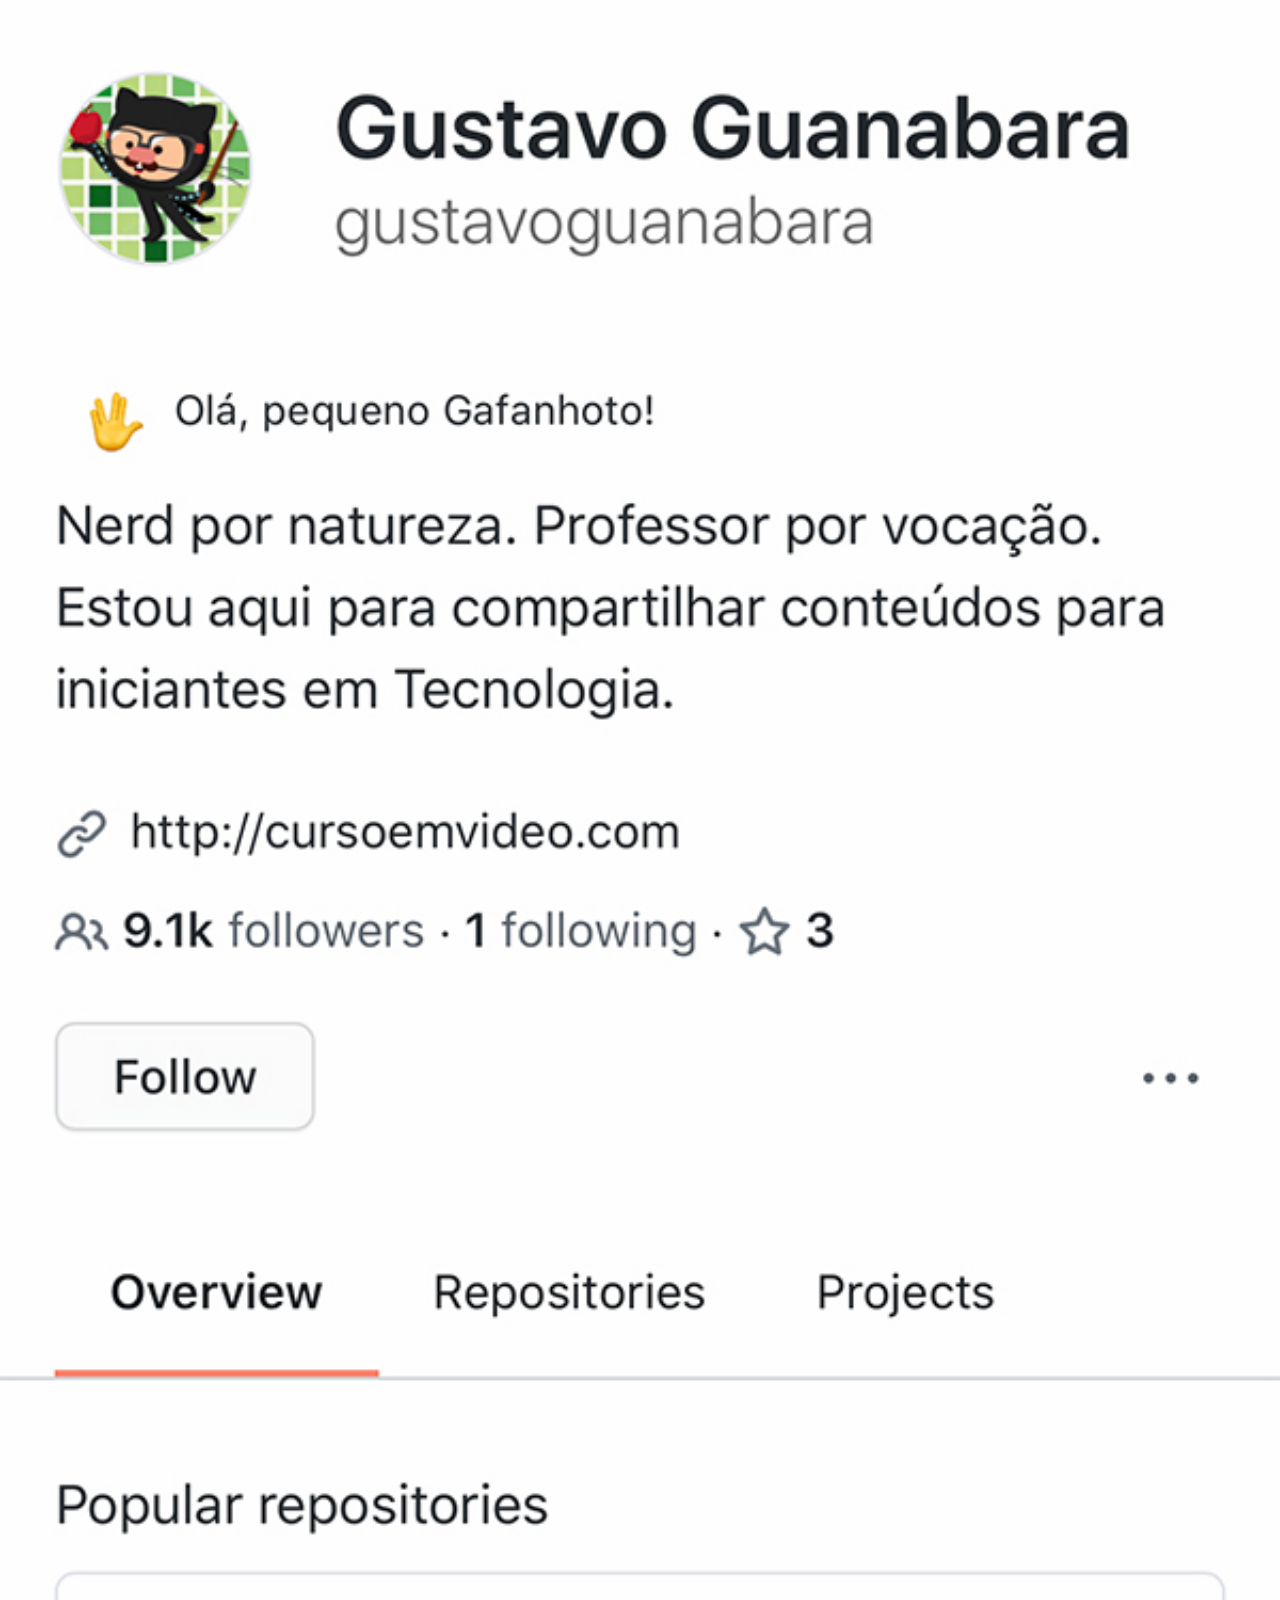
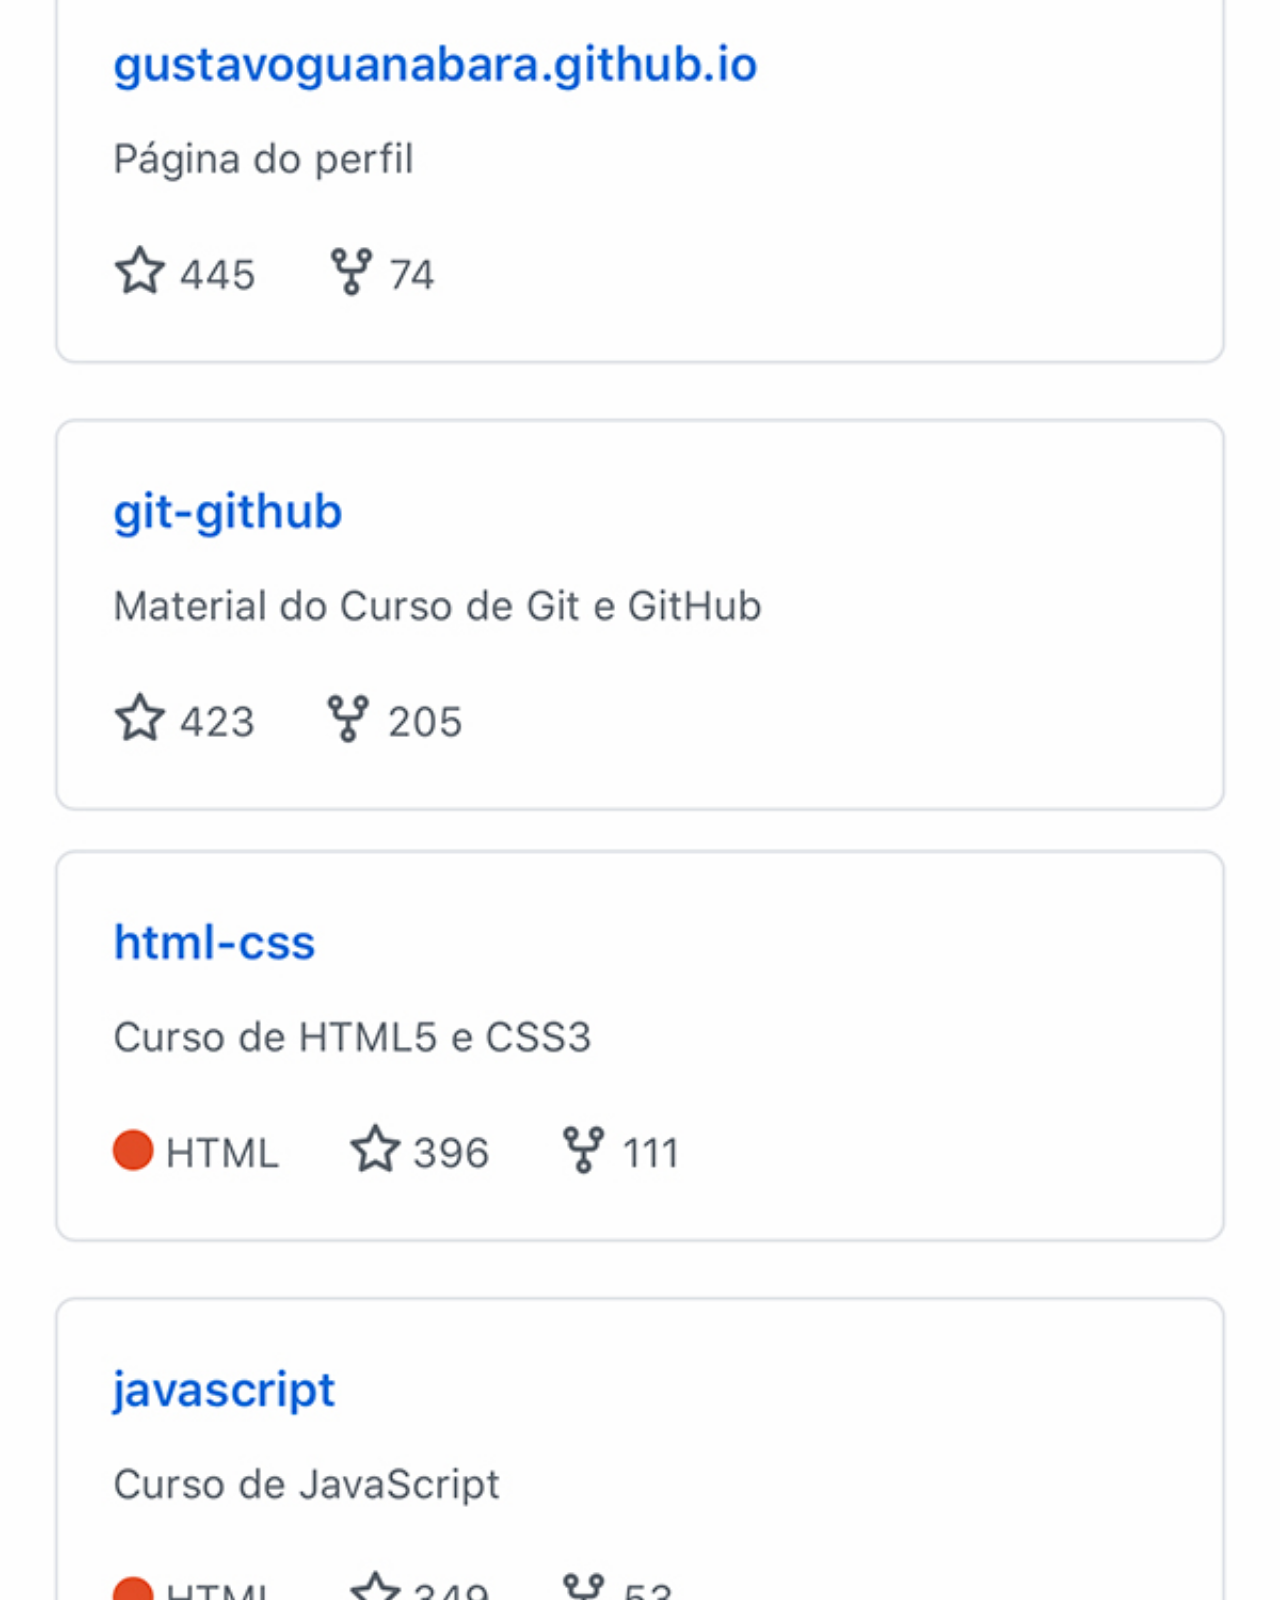
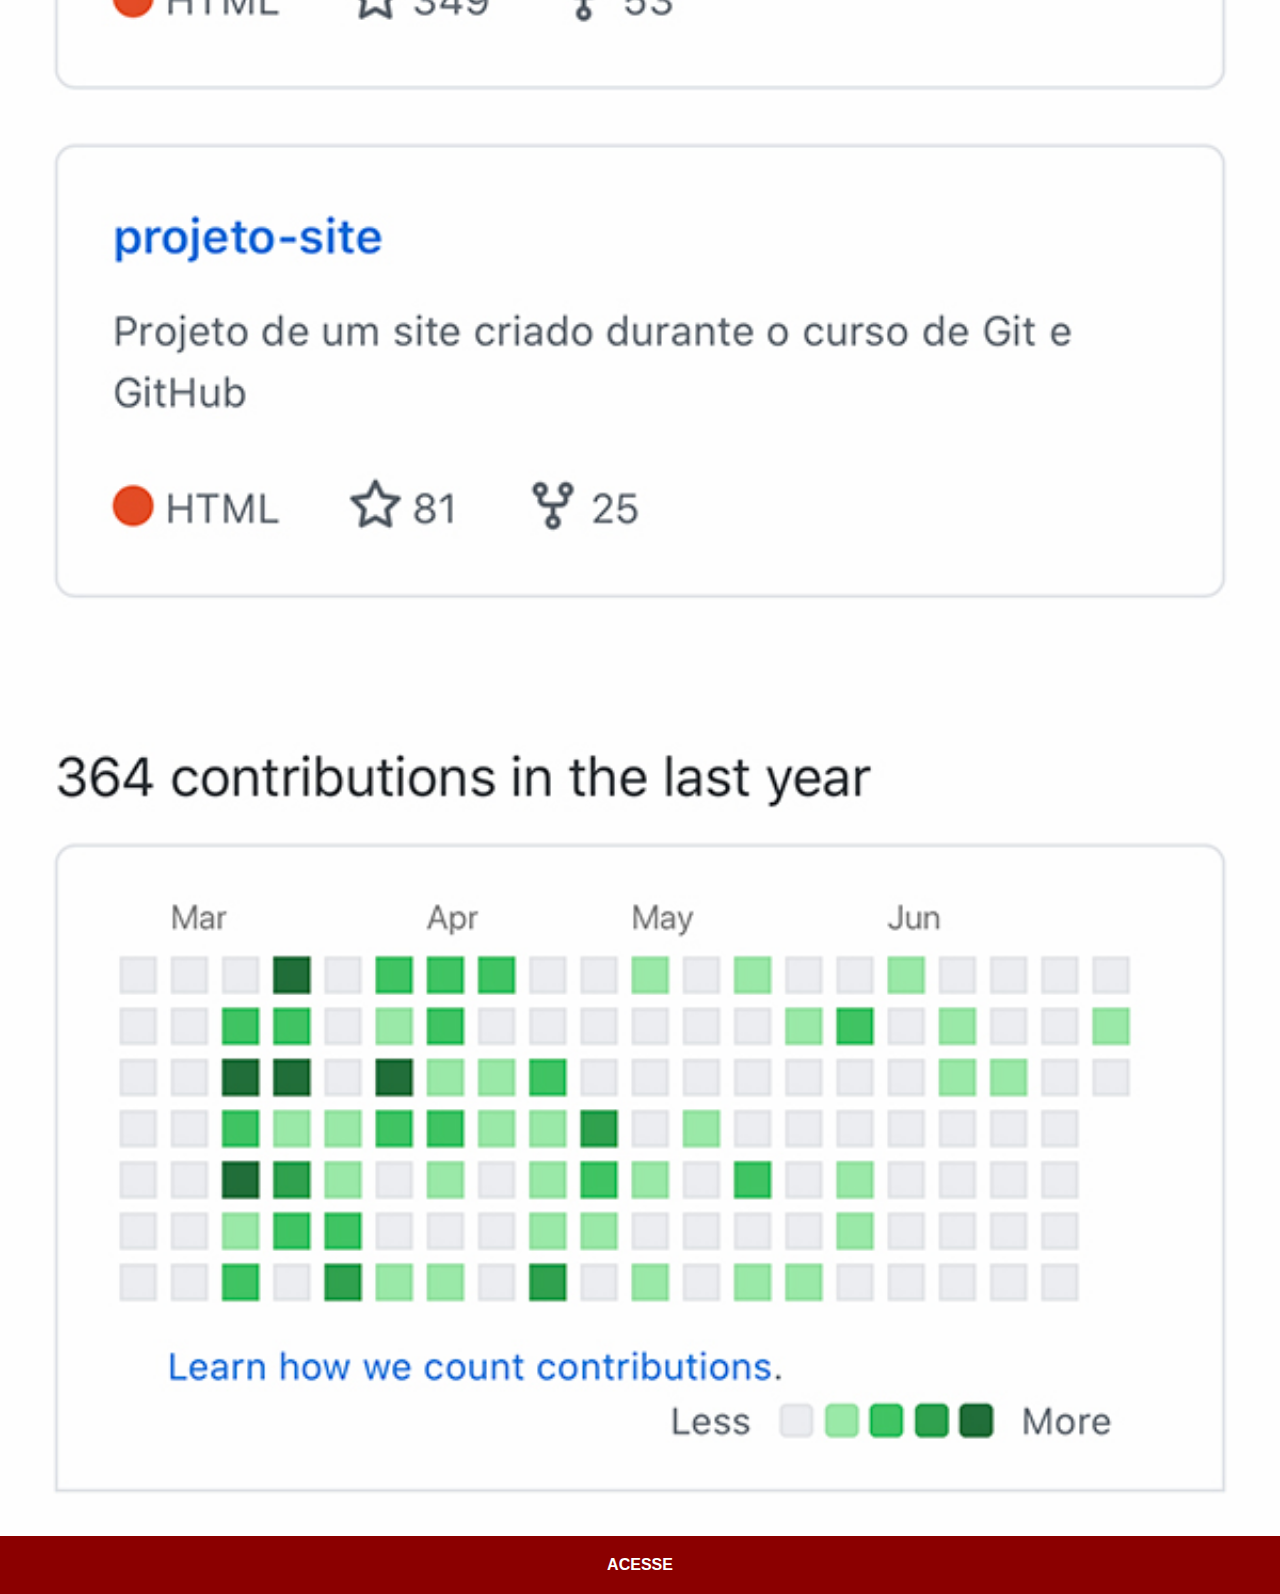
==== sites/github.html @ d9554b91 "quase finalizei o projeto" ====
<!DOCTYPE html>
<html lang="pt-br">
<head>
    <meta charset="UTF-8">
    <meta http-equiv="X-UA-Compatible" content="IE=edge">
    <meta name="viewport" content="width=device-width, initial-scale=1.0">
    <title>Document</title>
    <link rel="stylesheet" href="../estilos/social.css">
</head>
<body>
    <img src="../imagens/tela-github.jpg" alt="">
    <a href="https://www.github.com/gledysonmaia" target="_blank">ACESSE</a>
</body>
</html>
---- estilos/social.css ----
@charset "UTF-8";
* {
    margin: 0px;
    padding: 0px;
}

::-webkit-scrollbar {
    width: 0px;
    height: 0px;
}

a {
    color: white;
    display: block;
    background-color: darkred;
    padding: 20px;
    text-align: center;
    font-weight: bolder;
    font-family: Arial, Helvetica, sans-serif;
    text-decoration: none;
}

img {
    width: 100vw;
}

a:hover {
    background-color: red;
    transition-duration: 200ms;
}
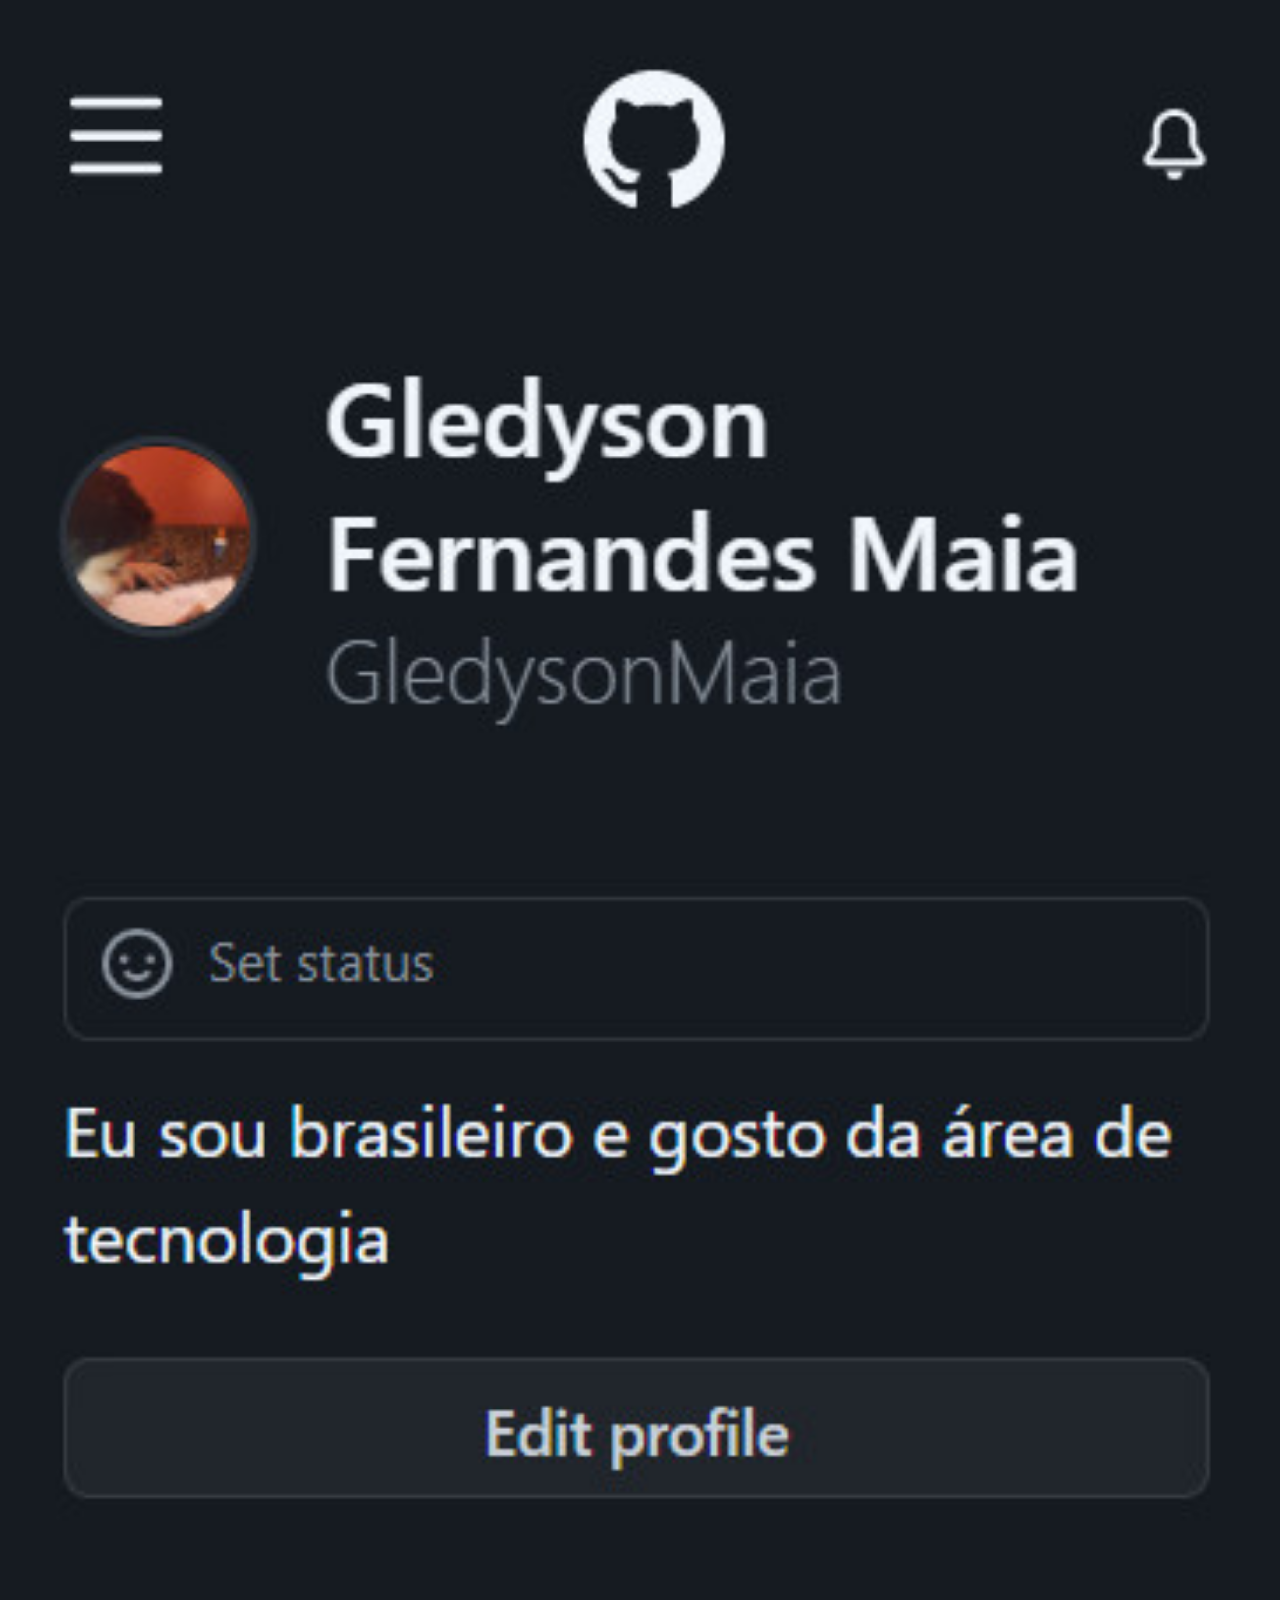
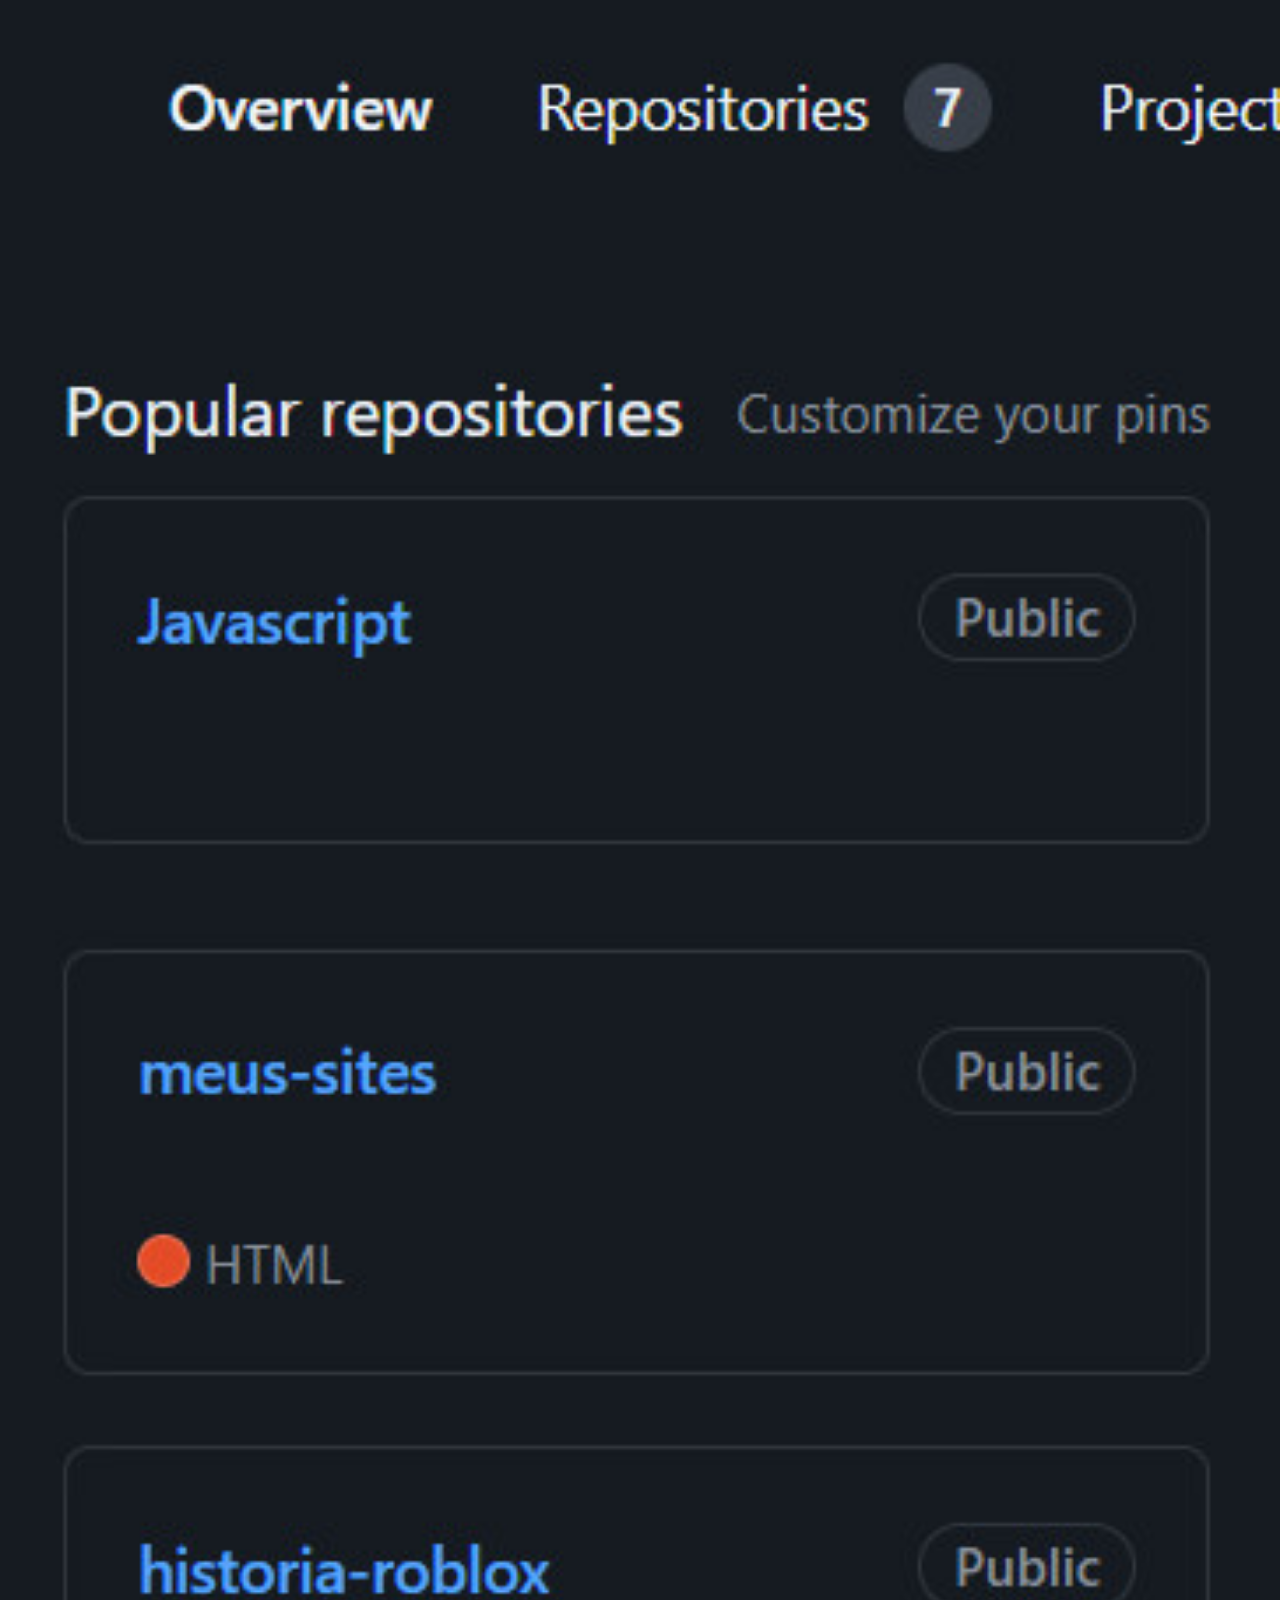
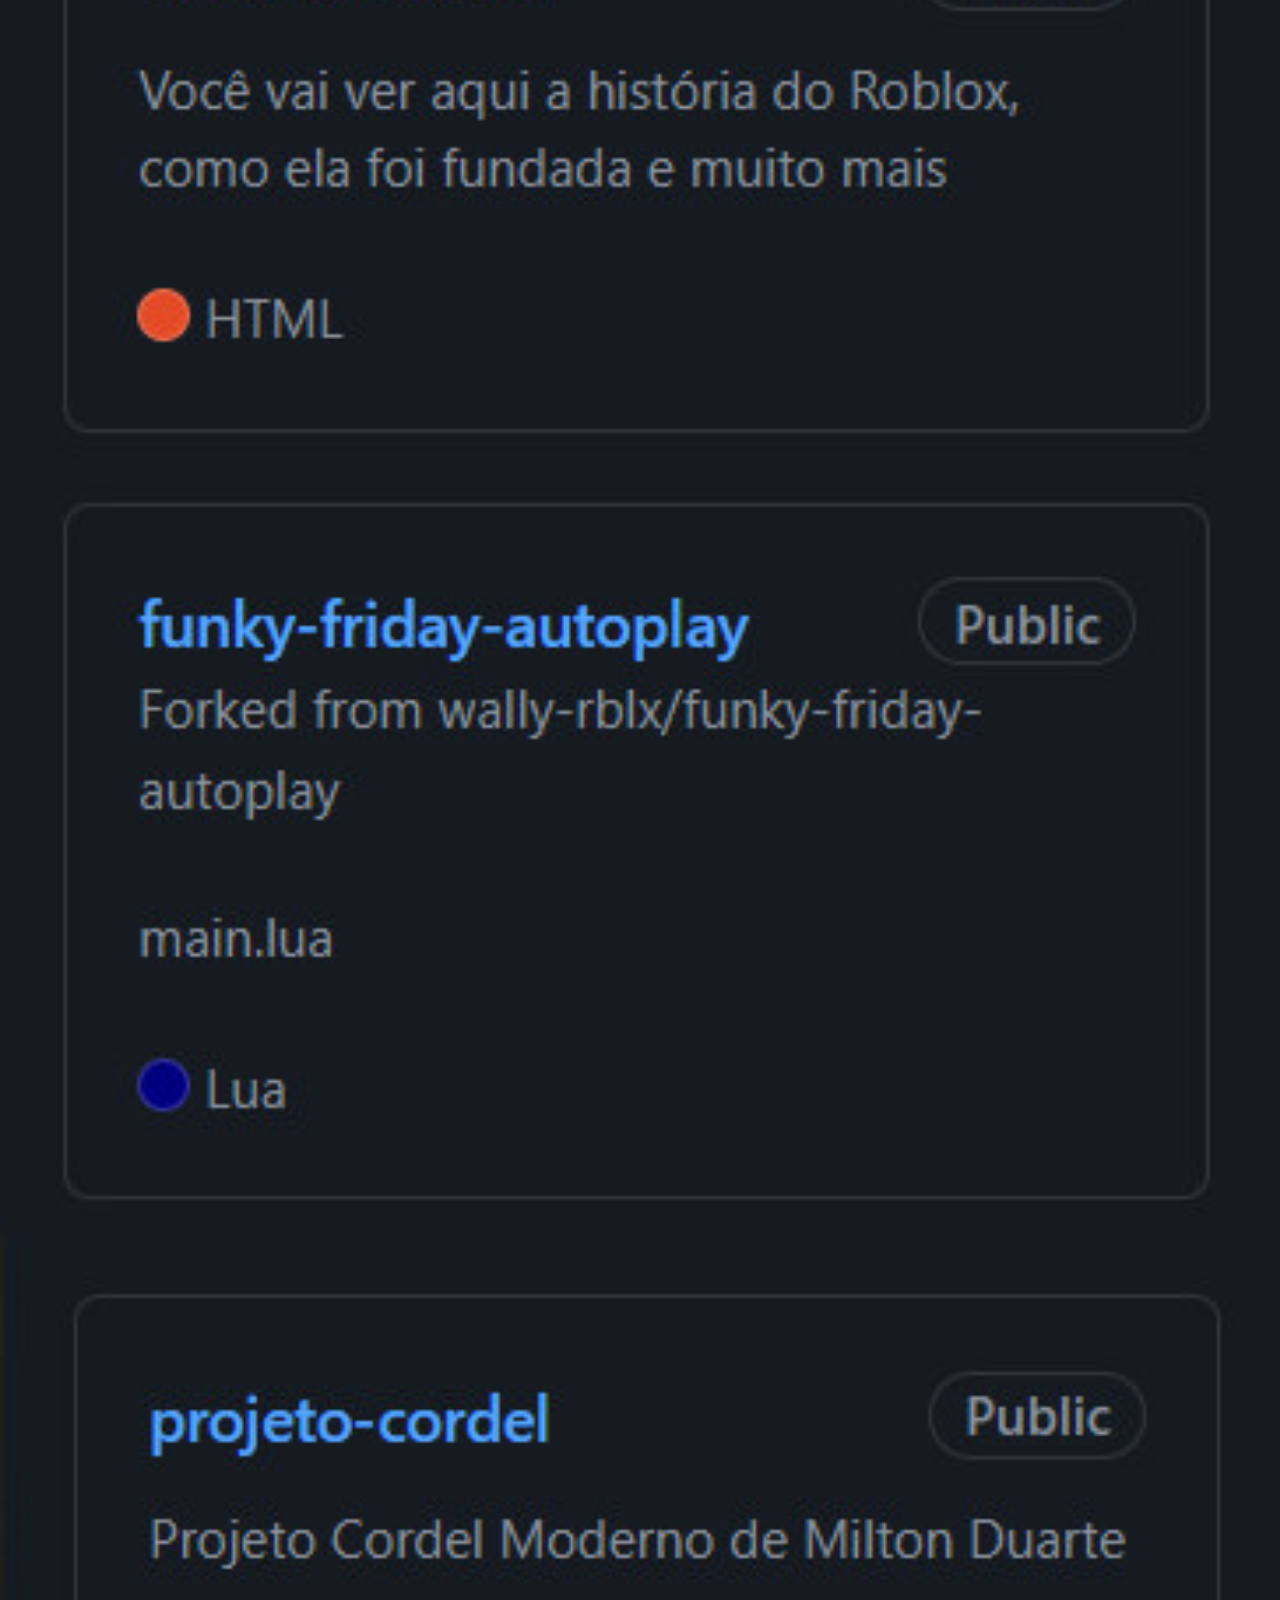
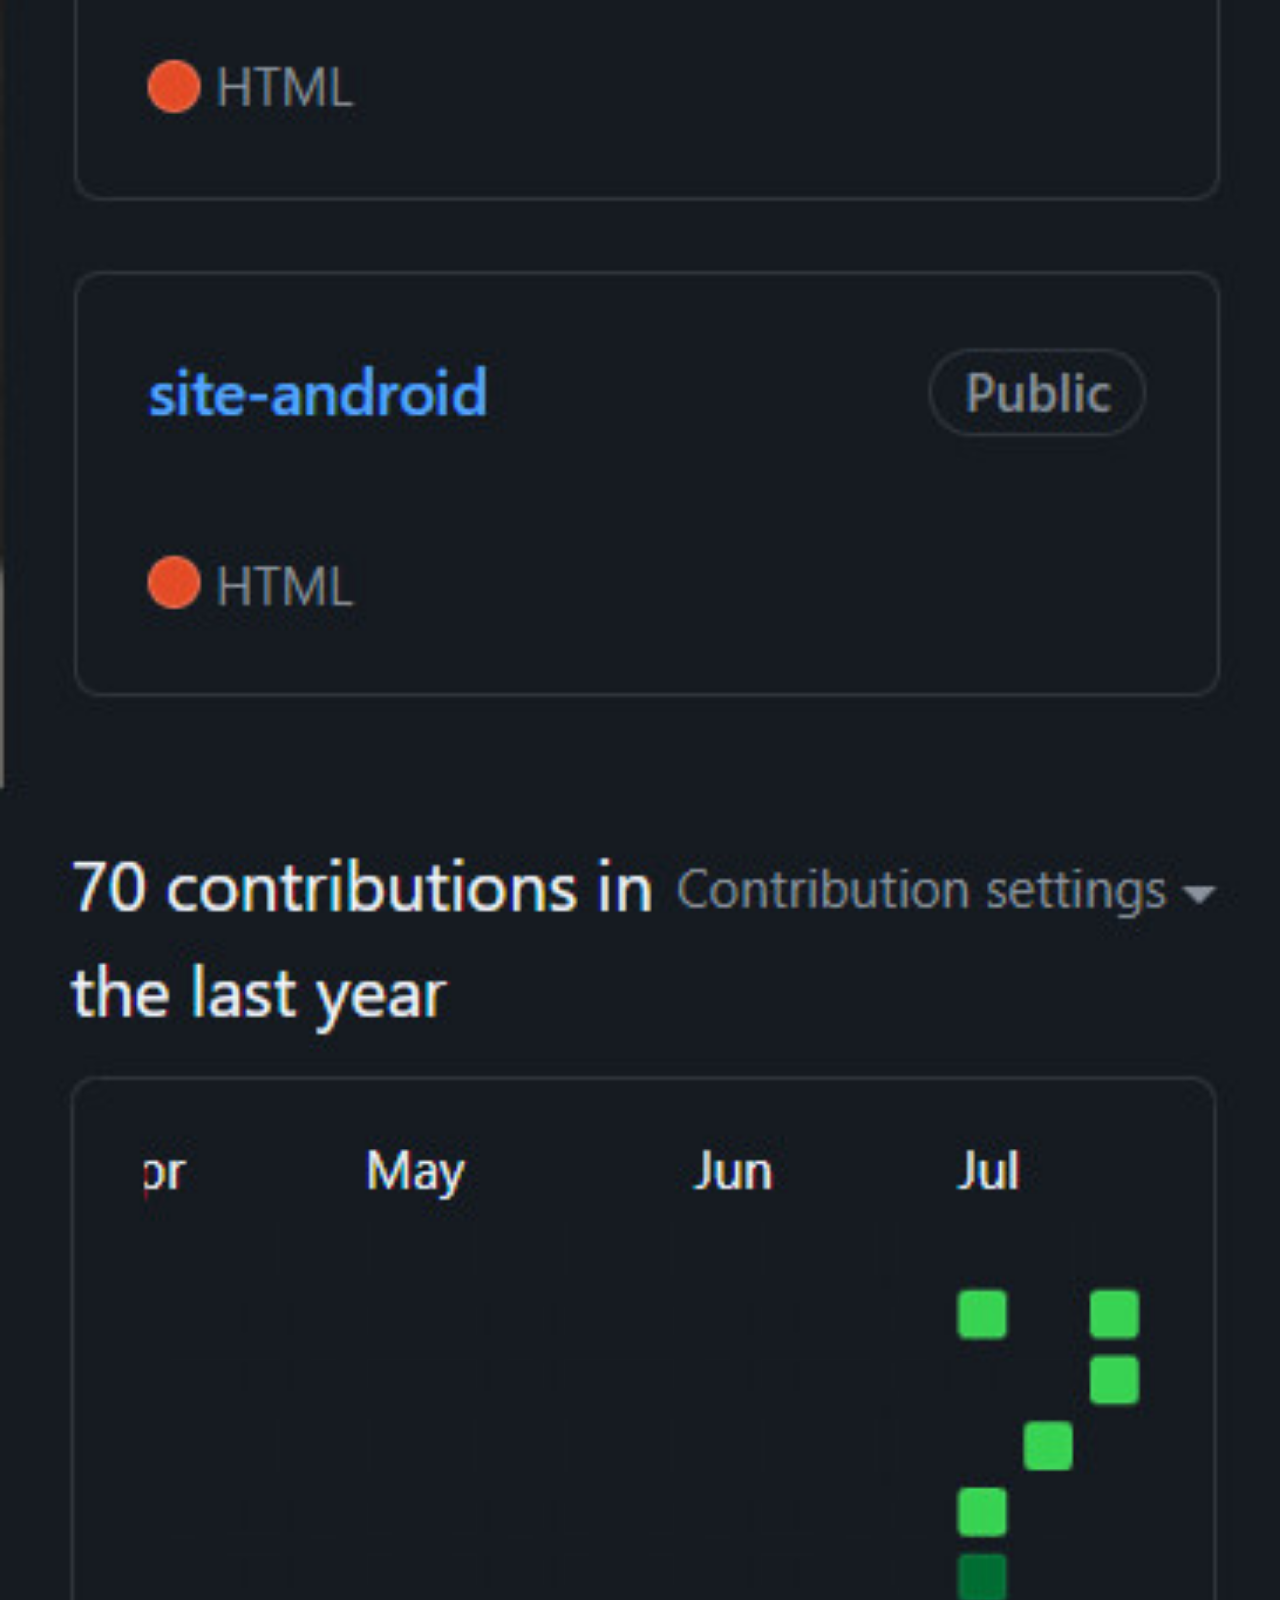
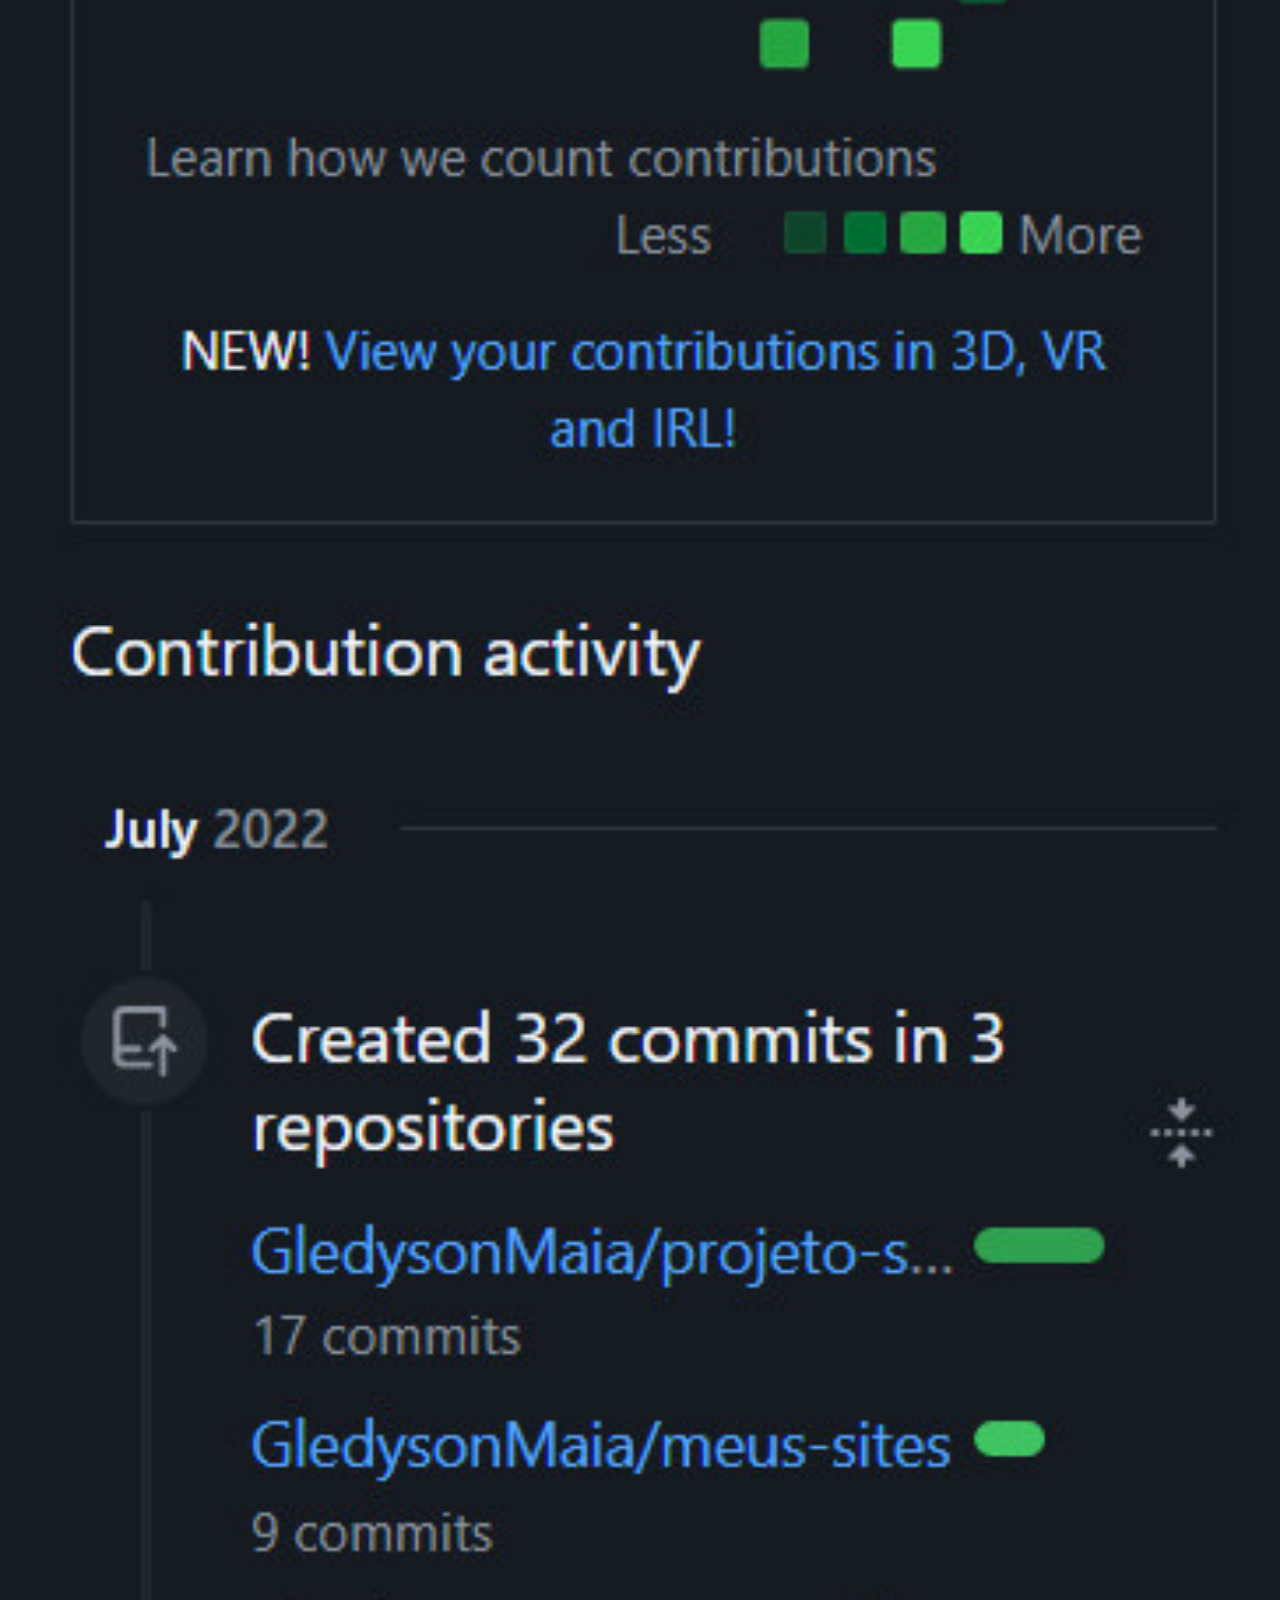
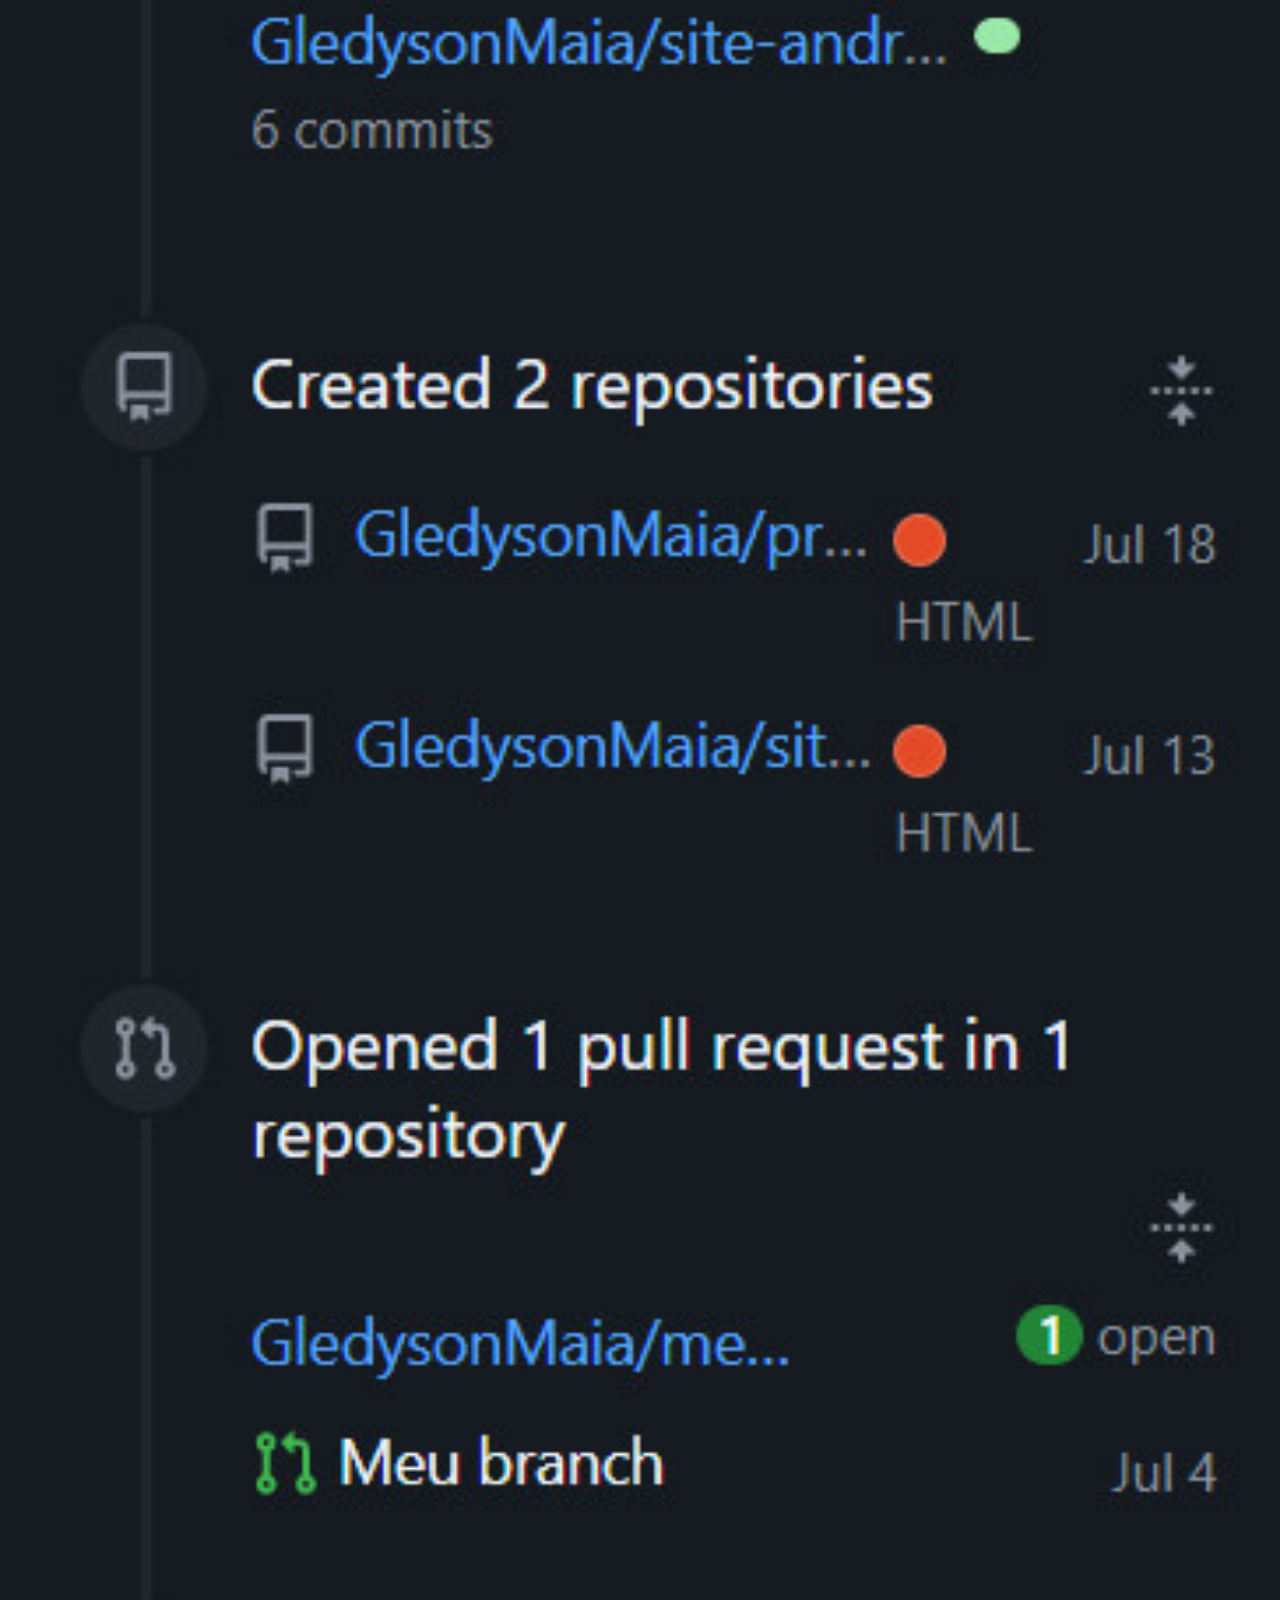
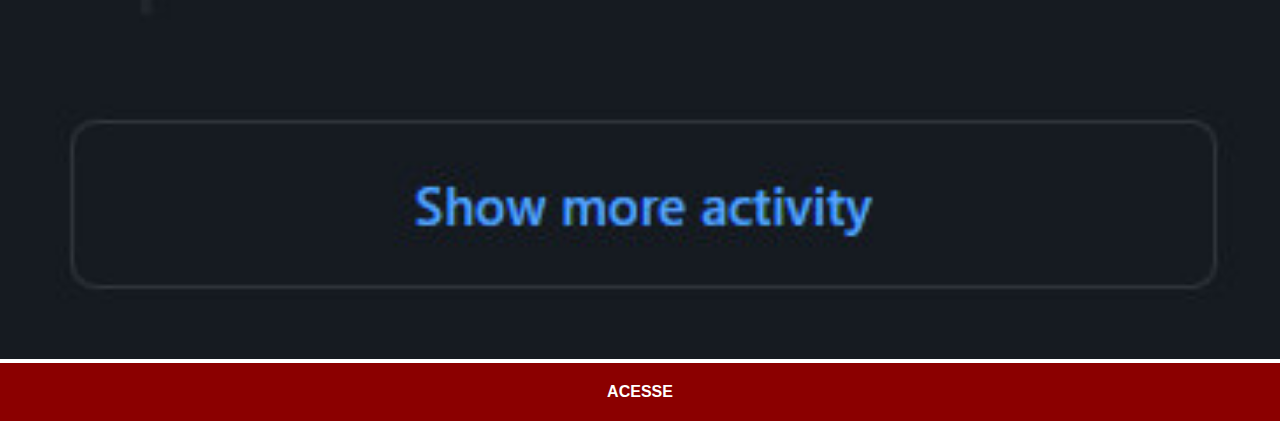
==== commit 2e4d6758: "renomeei tela-github.jpg" ====
--- a/sites/github.html
+++ b/sites/github.html
@@ -8,7 +8,7 @@
     <link rel="stylesheet" href="../estilos/social.css">
 </head>
 <body>
-    <img src="../imagens/tela-github.jpg" alt="">
+    <img src="../imagens/tela-meugithub.jpg" alt="">
     <a href="https://www.github.com/gledysonmaia" target="_blank">ACESSE</a>
 </body>
 </html>